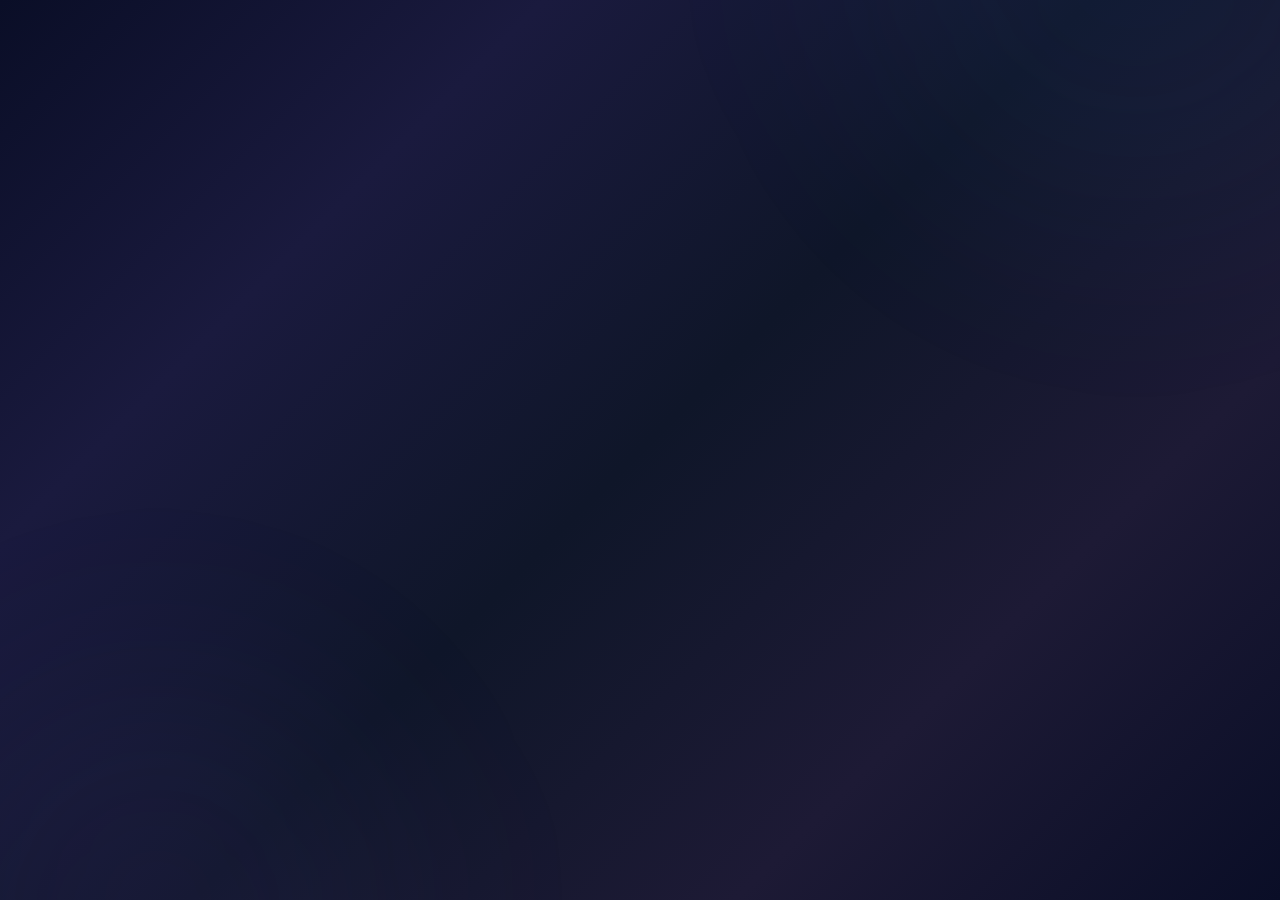
==== index.html @ 8b77491e "Create index.html" ====
<!DOCTYPE html>
<html lang="en">
<head>
    <meta charset="UTF-8">
    <meta name="viewport" content="width=device-width, initial-scale=1.0">
    <title>Volo - Premium Tool Hub</title>
    <link rel="stylesheet" href="https://cdnjs.cloudflare.com/ajax/libs/font-awesome/6.4.0/css/all.min.css">
    <style>
        /* ============================================
           RESET & BASE STYLES
           ============================================ */
        * {
            margin: 0;
            padding: 0;
            box-sizing: border-box;
        }

        html {
            scroll-behavior: smooth;
        }

        body {
            font-family: 'Segoe UI', Tahoma, Geneva, Verdana, sans-serif;
            background: linear-gradient(135deg, #0a0e27 0%, #1a1a3e 25%, #0f1629 50%, #1d1a35 75%, #0a0e27 100%);
            background-attachment: fixed;
            color: #e0e0e0;
            overflow-x: hidden;
            min-height: 100vh;
            position: relative;
        }

        /* Animated Background Elements */
        body::before {
            content: '';
            position: fixed;
            top: -50%;
            right: -20%;
            width: 800px;
            height: 800px;
            background: radial-gradient(circle, rgba(59, 130, 246, 0.08) 0%, transparent 70%);
            border-radius: 50%;
            filter: blur(80px);
            z-index: 0;
            animation: float 20s infinite ease-in-out;
        }

        body::after {
            content: '';
            position: fixed;
            bottom: -40%;
            left: -15%;
            width: 700px;
            height: 700px;
            background: radial-gradient(circle, rgba(139, 92, 246, 0.08) 0%, transparent 70%);
            border-radius: 50%;
            filter: blur(80px);
            z-index: 0;
            animation: float 25s infinite ease-in-out reverse;
        }

        @keyframes float {
            0%, 100% { transform: translate(0, 0); }
            50% { transform: translate(30px, 30px); }
        }

        /* ============================================
           SCROLLBAR STYLING
           ============================================ */
        ::-webkit-scrollbar {
            width: 10px;
        }

        ::-webkit-scrollbar-track {
            background: rgba(255, 255, 255, 0.05);
        }

        ::-webkit-scrollbar-thumb {
            background: rgba(59, 130, 246, 0.4);
            border-radius: 5px;
            transition: all 0.3s ease;
        }

        ::-webkit-scrollbar-thumb:hover {
            background: rgba(59, 130, 246, 0.7);
        }

        /* ============================================
           MAIN CONTAINER
           ============================================ */
        .container {
            position: relative;
            z-index: 1;
            max-width: 1400px;
            margin: 0 auto;
            padding: 0 20px;
        }

        /* ============================================
           NAVBAR
           ============================================ */
        nav {
            background: rgba(10, 14, 39, 0.5);
            backdrop-filter: blur(30px);
            border-bottom: 1px solid rgba(255, 255, 255, 0.08);
            position: sticky;
            top: 0;
            z-index: 100;
            padding: 20px 0;
            box-shadow: 0 8px 32px rgba(0, 0, 0, 0.3);
        }

        .nav-content {
            display: flex;
            justify-content: space-between;
            align-items: center;
            max-width: 1400px;
            margin: 0 auto;
            padding: 0 20px;
        }

        .logo {
            font-size: 28px;
            font-weight: 800;
            background: linear-gradient(135deg, #3b82f6, #8b5cf6, #ec4899);
            -webkit-background-clip: text;
            -webkit-text-fill-color: transparent;
            background-clip: text;
            letter-spacing: -1px;
            display: flex;
            align-items: center;
            gap: 10px;
        }

        .logo i {
            font-size: 32px;
        }

        .nav-links {
            display: flex;
            gap: 40px;
            list-style: none;
        }

        .nav-links a {
            color: #e0e0e0;
            text-decoration: none;
            font-weight: 500;
            font-size: 15px;
            position: relative;
            transition: all 0.3s ease;
        }

        .nav-links a::after {
            content: '';
            position: absolute;
            bottom: -5px;
            left: 0;
            width: 0;
            height: 2px;
            background: linear-gradient(90deg, #3b82f6, #8b5cf6);
            transition: width 0.3s ease;
        }

        .nav-links a:hover::after {
            width: 100%;
        }

        .nav-cta {
            background: linear-gradient(135deg, #3b82f6, #8b5cf6);
            color: white;
            padding: 10px 24px;
            border-radius: 20px;
            text-decoration: none;
            font-weight: 600;
            font-size: 14px;
            transition: all 0.3s ease;
            border: none;
            cursor: pointer;
            box-shadow: 0 4px 15px rgba(59, 130, 246, 0.3);
        }

        .nav-cta:hover {
            transform: translateY(-2px);
            box-shadow: 0 6px 20px rgba(59, 130, 246, 0.5);
        }

        /* ============================================
           HERO SECTION
           ============================================ */
        .hero {
            display: grid;
            grid-template-columns: 1fr 1fr;
            gap: 60px;
            align-items: center;
            padding: 100px 0 60px;
            min-height: 90vh;
        }

        .hero-content h1 {
            font-size: 64px;
            font-weight: 800;
            line-height: 1.2;
            margin-bottom: 24px;
            background: linear-gradient(135deg, #ffffff 0%, #a8dadc 50%, #8b5cf6 100%);
            -webkit-background-clip: text;
            -webkit-text-fill-color: transparent;
            background-clip: text;
            letter-spacing: -1px;
        }

        .hero-content p {
            font-size: 18px;
            color: rgba(224, 224, 224, 0.7);
            margin-bottom: 32px;
            line-height: 1.8;
        }

        .hero-buttons {
            display: flex;
            gap: 16px;
            margin-bottom: 40px;
        }

        .btn {
            padding: 14px 32px;
            border: none;
            border-radius: 12px;
            font-size: 15px;
            font-weight: 600;
            cursor: pointer;
            transition: all 0.3s ease;
            text-decoration: none;
            display: inline-block;
        }

        .btn-primary {
            background: linear-gradient(135deg, #3b82f6, #8b5cf6);
            color: white;
            box-shadow: 0 8px 24px rgba(59, 130, 246, 0.3);
        }

        .btn-primary:hover {
            transform: translateY(-4px);
            box-shadow: 0 12px 32px rgba(59, 130, 246, 0.5);
        }

        .btn-secondary {
            background: rgba(255, 255, 255, 0.08);
            color: #e0e0e0;
            border: 1px solid rgba(255, 255, 255, 0.15);
            backdrop-filter: blur(10px);
        }

        .btn-secondary:hover {
            background: rgba(255, 255, 255, 0.12);
            border-color: rgba(255, 255, 255, 0.25);
        }

        .hero-stats {
            display: grid;
            grid-template-columns: repeat(3, 1fr);
            gap: 20px;
            margin-top: 60px;
        }

        .stat-card {
            background: rgba(255, 255, 255, 0.05);
            backdrop-filter: blur(20px);
            border: 1px solid rgba(255, 255, 255, 0.1);
            padding: 24px;
            border-radius: 16px;
            text-align: center;
            transition: all 0.3s ease;
        }

        .stat-card:hover {
            background: rgba(59, 130, 246, 0.1);
            border-color: rgba(59, 130, 246, 0.3);
            transform: translateY(-4px);
        }

        .stat-number {
            font-size: 32px;
            font-weight: 800;
            color: #3b82f6;
            margin-bottom: 8px;
        }

        .stat-label {
            font-size: 13px;
            color: rgba(224, 224, 224, 0.6);
            text-transform: uppercase;
            letter-spacing: 1px;
        }

        .hero-image {
            position: relative;
            perspective: 1000px;
        }

        .floating-card {
            background: rgba(255, 255, 255, 0.08);
            backdrop-filter: blur(40px);
            border: 1px solid rgba(255, 255, 255, 0.2);
            border-radius: 24px;
            padding: 40px;
            text-align: center;
            animation: float-animation 4s ease-in-out infinite;
        }

        @keyframes float-animation {
            0%, 100% { transform: translateY(0px) rotateZ(-2deg); }
            50% { transform: translateY(-20px) rotateZ(2deg); }
        }

        .floating-card i {
            font-size: 64px;
            background: linear-gradient(135deg, #3b82f6, #8b5cf6, #ec4899);
            -webkit-background-clip: text;
            -webkit-text-fill-color: transparent;
            background-clip: text;
            margin-bottom: 20px;
        }

        .floating-card h3 {
            font-size: 24px;
            margin-bottom: 12px;
        }

        .floating-card p {
            font-size: 14px;
            color: rgba(224, 224, 224, 0.6);
        }

        /* ============================================
           SLIDER SECTION
           ============================================ */
        .slider-section {
            margin: 120px 0;
        }

        .section-title {
            font-size: 48px;
            font-weight: 800;
            margin-bottom: 16px;
            color: #ffffff;
        }

        .section-subtitle {
            font-size: 18px;
            color: rgba(224, 224, 224, 0.6);
            margin-bottom: 60px;
        }

        .slider-container {
            position: relative;
            overflow: hidden;
        }

        .slider-wrapper {
            display: flex;
            gap: 20px;
            overflow-x: auto;
            padding: 20px 0;
            scroll-behavior: smooth;
            scrollbar-width: none;
        }

        .slider-wrapper::-webkit-scrollbar {
            display: none;
        }

        .slider-card {
            flex: 0 0 calc(33.333% - 14px);
            background: rgba(255, 255, 255, 0.06);
            backdrop-filter: blur(30px);
            border: 1px solid rgba(255, 255, 255, 0.12);
            border-radius: 20px;
            padding: 32px;
            transition: all 0.4s cubic-bezier(0.23, 1, 0.320, 1);
            cursor: pointer;
            position: relative;
            overflow: hidden;
            height: 320px;
            display: flex;
            flex-direction: column;
        }

        .slider-card::before {
            content: '';
            position: absolute;
            top: -50%;
            right: -50%;
            width: 200px;
            height: 200px;
            background: radial-gradient(circle, rgba(59, 130, 246, 0.2) 0%, transparent 70%);
            border-radius: 50%;
            filter: blur(40px);
            transition: all 0.3s ease;
        }

        .slider-card:hover::before {
            top: -20%;
            right: -20%;
        }

        .slider-card:hover {
            background: rgba(255, 255, 255, 0.1);
            border-color: rgba(59, 130, 246, 0.3);
            transform: translateY(-8px);
            box-shadow: 0 12px 48px rgba(59, 130, 246, 0.2);
        }

        .card-icon {
            font-size: 48px;
            margin-bottom: 16px;
            height: 60px;
            display: flex;
            align-items: center;
        }

        .card-icon i {
            background: linear-gradient(135deg, #3b82f6, #8b5cf6);
            -webkit-background-clip: text;
            -webkit-text-fill-color: transparent;
            background-clip: text;
        }

        .card-title {
            font-size: 20px;
            font-weight: 700;
            margin-bottom: 12px;
            color: #ffffff;
            position: relative;
            z-index: 1;
        }

        .card-description {
            font-size: 14px;
            color: rgba(224, 224, 224, 0.6);
            line-height: 1.6;
            margin-bottom: auto;
            position: relative;
            z-index: 1;
        }

        .card-footer {
            margin-top: 20px;
            display: flex;
            justify-content: space-between;
            align-items: center;
            position: relative;
            z-index: 1;
        }

        .card-badge {
            background: rgba(59, 130, 246, 0.2);
            color: #3b82f6;
            padding: 6px 12px;
            border-radius: 20px;
            font-size: 12px;
            font-weight: 600;
            text-transform: uppercase;
            letter-spacing: 0.5px;
        }

        .card-arrow {
            width: 32px;
            height: 32px;
            background: rgba(59, 130, 246, 0.2);
            border: 1px solid rgba(59, 130, 246, 0.3);
            border-radius: 8px;
            display: flex;
            align-items: center;
            justify-content: center;
            color: #3b82f6;
            transition: all 0.3s ease;
        }

        .slider-card:hover .card-arrow {
            background: rgba(59, 130, 246, 0.3);
            transform: translateX(4px);
        }

        .slider-controls {
            display: flex;
            gap: 12px;
            margin-top: 40px;
            justify-content: center;
        }

        .slider-btn {
            width: 48px;
            height: 48px;
            border: 1px solid rgba(255, 255, 255, 0.2);
            background: rgba(255, 255, 255, 0.05);
            border-radius: 12px;
            color: #e0e0e0;
            cursor: pointer;
            transition: all 0.3s ease;
            display: flex;
            align-items: center;
            justify-content: center;
            font-size: 18px;
        }

        .slider-btn:hover {
            background: rgba(59, 130, 246, 0.2);
            border-color: rgba(59, 130, 246, 0.4);
            color: #3b82f6;
        }

        .slider-btn:active {
            transform: scale(0.95);
        }

        /* ============================================
           FEATURES GRID
           ============================================ */
        .features-grid {
            display: grid;
            grid-template-columns: repeat(auto-fit, minmax(280px, 1fr));
            gap: 24px;
            margin: 80px 0;
        }

        .feature-card {
            background: rgba(255, 255, 255, 0.05);
            backdrop-filter: blur(25px);
            border: 1px solid rgba(255, 255, 255, 0.1);
            border-radius: 16px;
            padding: 32px;
            transition: all 0.3s ease;
            text-align: center;
        }

        .feature-card:hover {
            background: rgba(255, 255, 255, 0.08);
            border-color: rgba(255, 255, 255, 0.2);
            transform: translateY(-8px);
        }

        .feature-icon {
            font-size: 40px;
            margin-bottom: 16px;
            height: 50px;
            display: flex;
            align-items: center;
            justify-content: center;
        }

        .feature-icon i {
            background: linear-gradient(135deg, #3b82f6, #8b5cf6);
            -webkit-background-clip: text;
            -webkit-text-fill-color: transparent;
            background-clip: text;
        }

        .feature-card h3 {
            font-size: 18px;
            font-weight: 700;
            margin-bottom: 12px;
            color: #ffffff;
        }

        .feature-card p {
            font-size: 14px;
            color: rgba(224, 224, 224, 0.6);
            line-height: 1.6;
        }

        /* ============================================
           TESTIMONIALS SECTION
           ============================================ */
        .testimonials {
            margin: 120px 0;
        }

        .testimonial-grid {
            display: grid;
            grid-template-columns: repeat(auto-fit, minmax(320px, 1fr));
            gap: 24px;
        }

        .testimonial-card {
            background: rgba(255, 255, 255, 0.06);
            backdrop-filter: blur(30px);
            border: 1px solid rgba(255, 255, 255, 0.12);
            border-radius: 20px;
            padding: 32px;
            transition: all 0.3s ease;
        }

        .testimonial-card:hover {
            background: rgba(255, 255, 255, 0.1);
            border-color: rgba(59, 130, 246, 0.3);
            transform: translateY(-6px);
        }

        .testimonial-stars {
            color: #fbbf24;
            margin-bottom: 16px;
            font-size: 14px;
            letter-spacing: 2px;
        }

        .testimonial-text {
            font-size: 15px;
            color: rgba(224, 224, 224, 0.7);
            margin-bottom: 24px;
            line-height: 1.8;
            font-style: italic;
        }

        .testimonial-author {
            display: flex;
            align-items: center;
            gap: 12px;
        }

        .author-avatar {
            width: 44px;
            height: 44px;
            border-radius: 50%;
            background: linear-gradient(135deg, #3b82f6, #8b5cf6);
            display: flex;
            align-items: center;
            justify-content: center;
            color: white;
            font-weight: 700;
            font-size: 18px;
        }

        .author-info h4 {
            font-size: 15px;
            font-weight: 700;
            color: #ffffff;
            margin-bottom: 2px;
        }

        .author-info p {
            font-size: 13px;
            color: rgba(224, 224, 224, 0.5);
        }

        /* ============================================
           CTA SECTION
           ============================================ */
        .cta-section {
            background: linear-gradient(135deg, rgba(59, 130, 246, 0.1), rgba(139, 92, 246, 0.1));
            backdrop-filter: blur(30px);
            border: 1px solid rgba(255, 255, 255, 0.1);
            border-radius: 24px;
            padding: 80px 40px;
            text-align: center;
            margin: 120px 0;
        }

        .cta-title {
            font-size: 44px;
            font-weight: 800;
            color: #ffffff;
            margin-bottom: 20px;
        }

        .cta-text {
            font-size: 18px;
            color: rgba(224, 224, 224, 0.7);
            margin-bottom: 40px;
            max-width: 500px;
            margin-left: auto;
            margin-right: auto;
        }

        .cta-buttons {
            display: flex;
            gap: 16px;
            justify-content: center;
            flex-wrap: wrap;
        }

        /* ============================================
           FOOTER
           ============================================ */
        footer {
            background: rgba(10, 14, 39, 0.4);
            backdrop-filter: blur(30px);
            border-top: 1px solid rgba(255, 255, 255, 0.08);
            padding: 60px 0 20px;
            margin-top: 120px;
        }

        .footer-content {
            display: grid;
            grid-template-columns: repeat(auto-fit, minmax(200px, 1fr));
            gap: 40px;
            margin-bottom: 40px;
        }

        .footer-section h4 {
            font-size: 16px;
            font-weight: 700;
            color: #ffffff;
            margin-bottom: 16px;
        }

        .footer-section a {
            display: block;
            color: rgba(224, 224, 224, 0.6);
            text-decoration: none;
            font-size: 14px;
            margin-botto
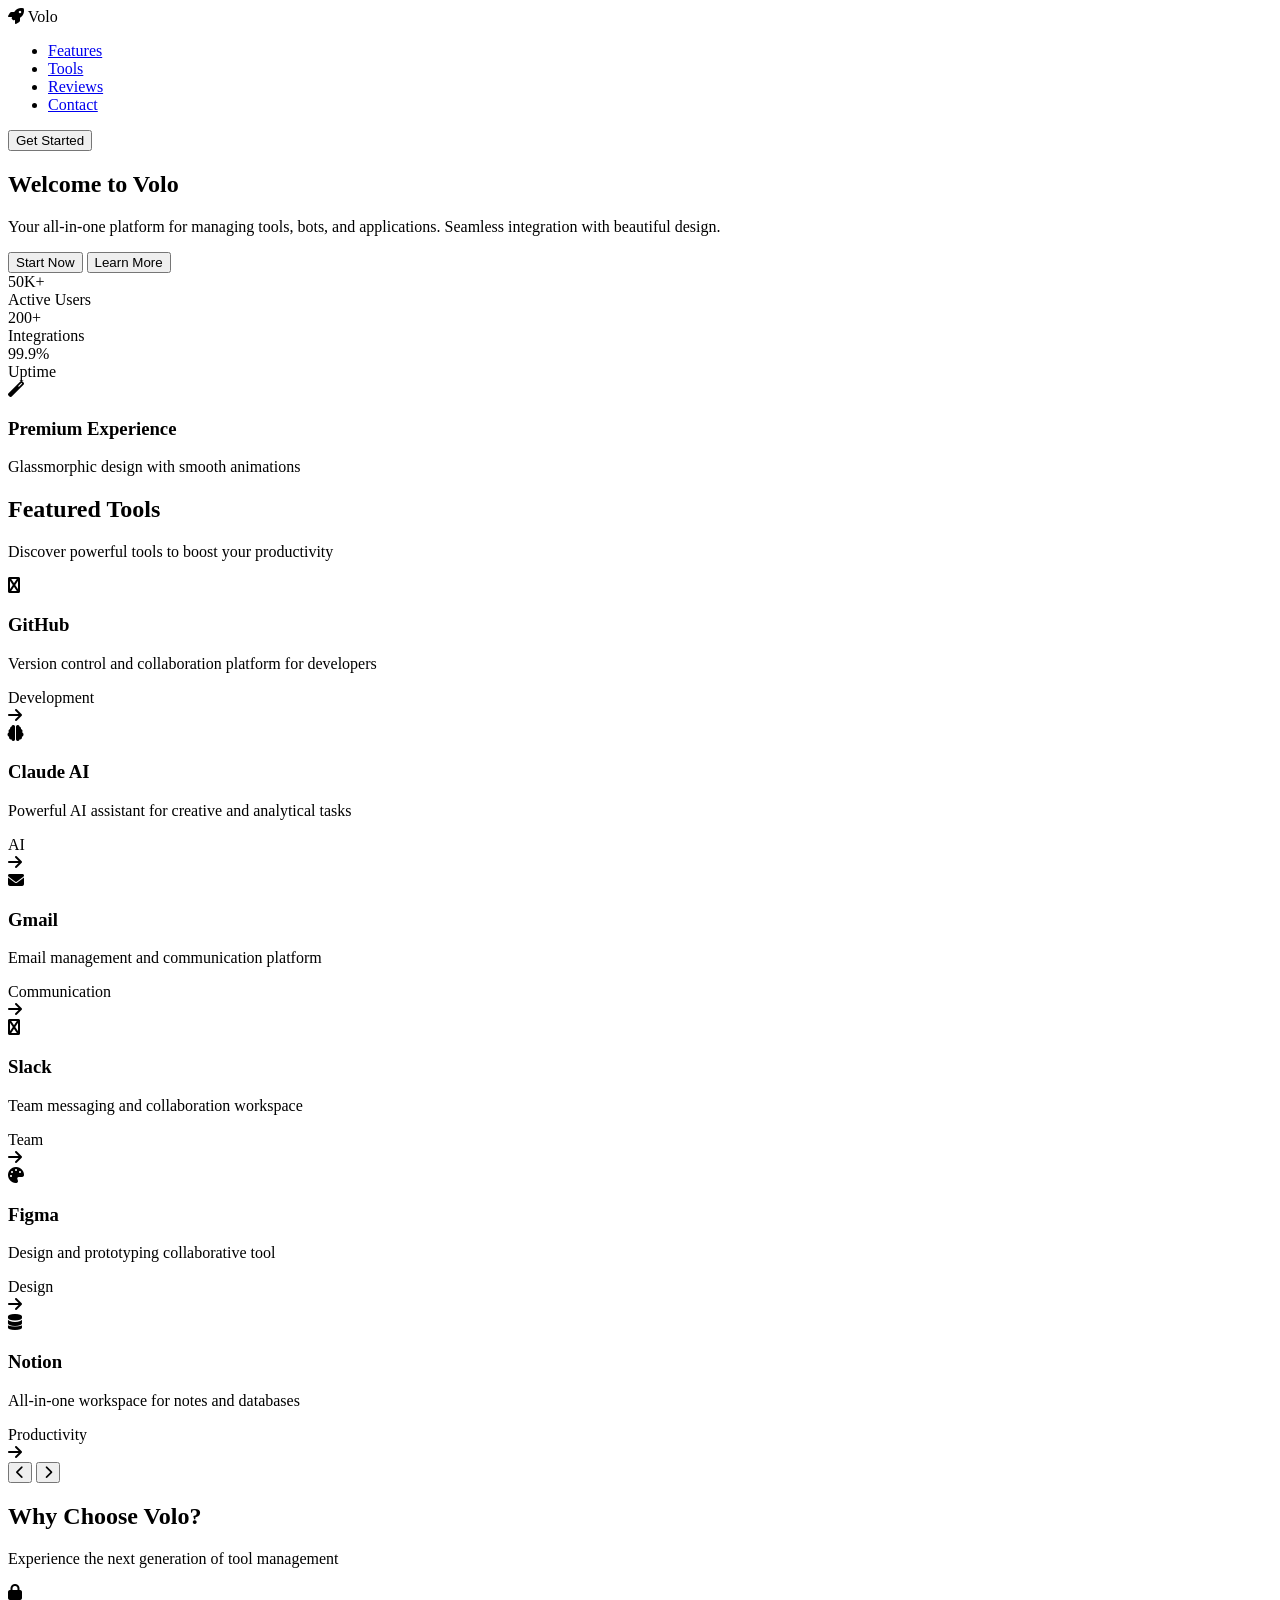
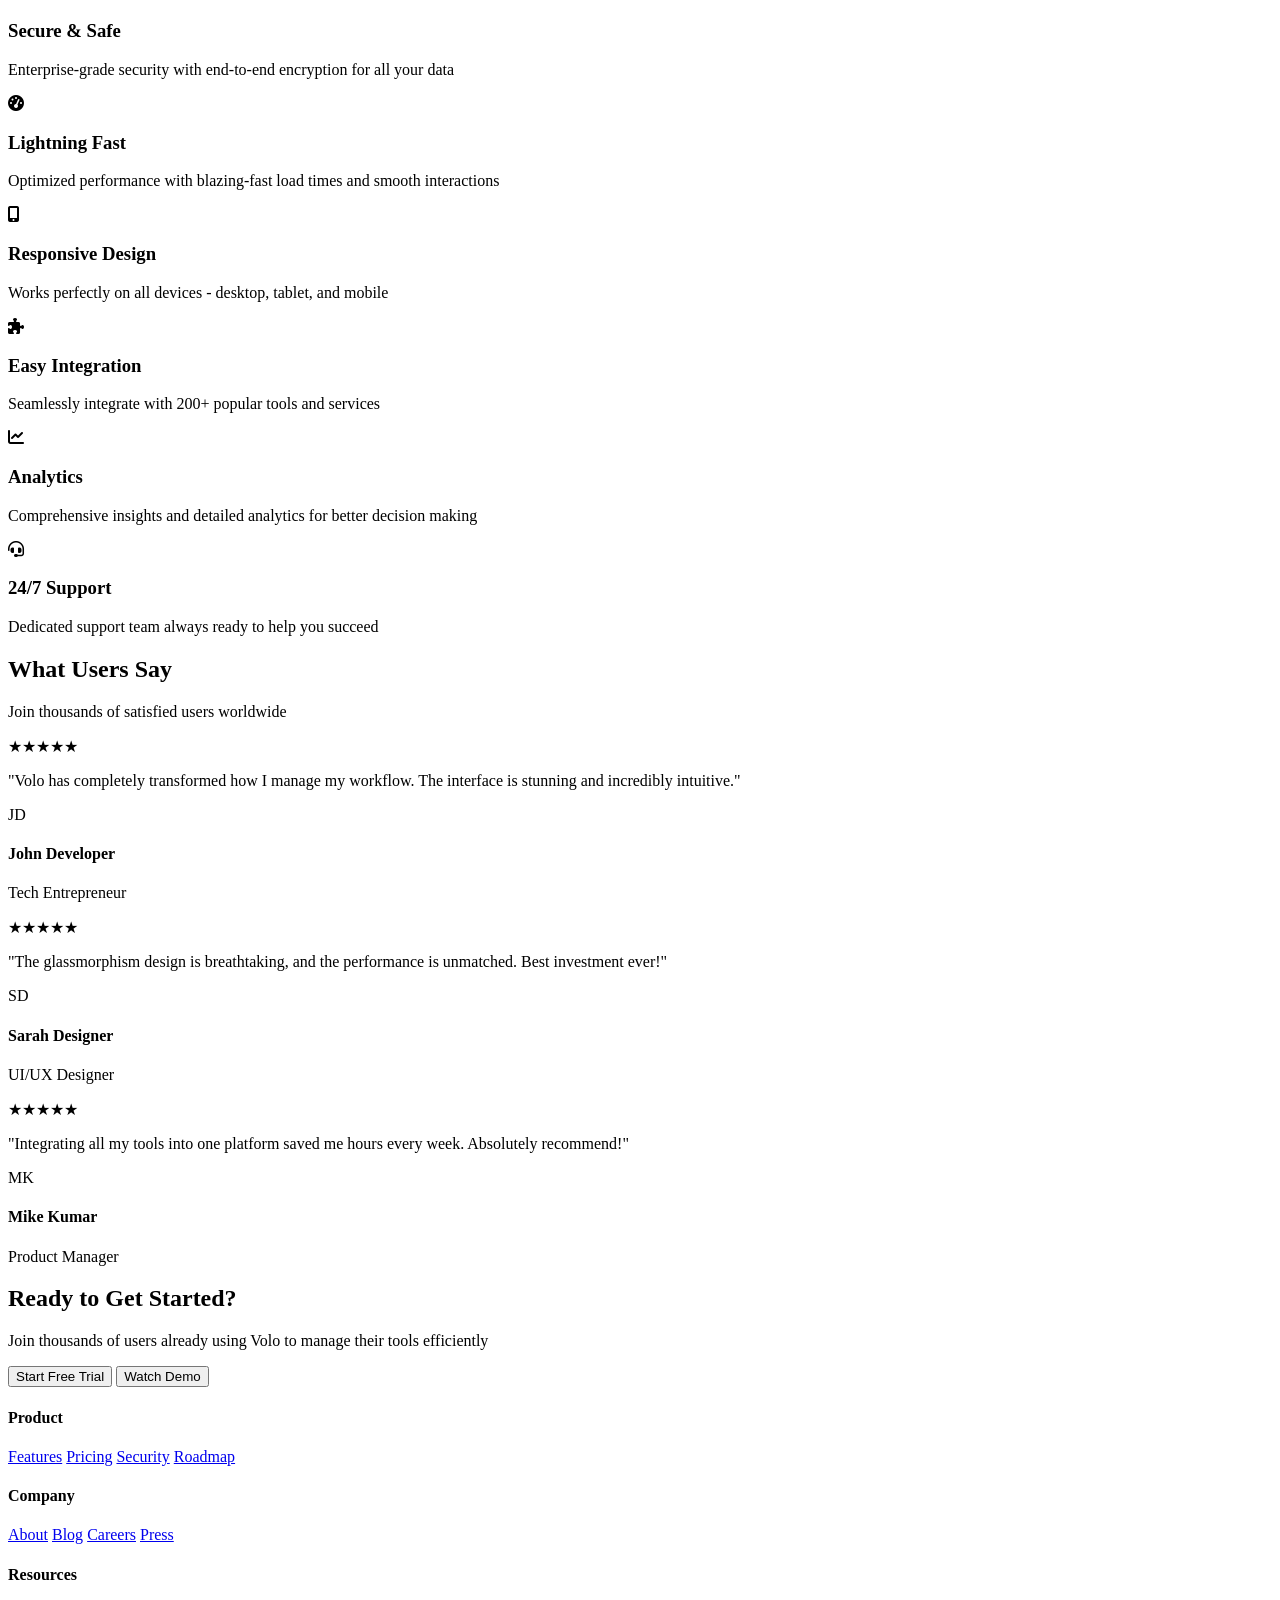
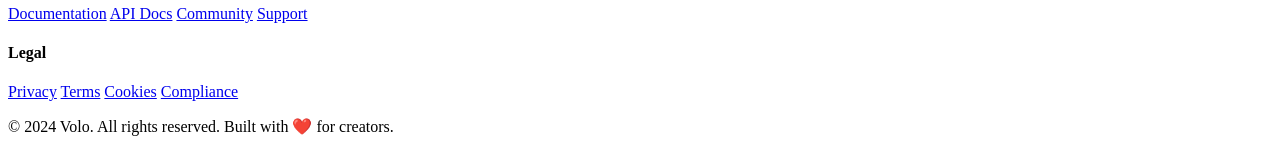
==== commit c1bf545e: "Update index.html" ====
--- a/index.html
+++ b/index.html
@@ -5,708 +5,280 @@
     <meta name="viewport" content="width=device-width, initial-scale=1.0">
     <title>Volo - Premium Tool Hub</title>
     <link rel="stylesheet" href="https://cdnjs.cloudflare.com/ajax/libs/font-awesome/6.4.0/css/all.min.css">
-    <style>
-        /* ============================================
-           RESET & BASE STYLES
-           ============================================ */
-        * {
-            margin: 0;
-            padding: 0;
-            box-sizing: border-box;
-        }
-
-        html {
-            scroll-behavior: smooth;
-        }
-
-        body {
-            font-family: 'Segoe UI', Tahoma, Geneva, Verdana, sans-serif;
-            background: linear-gradient(135deg, #0a0e27 0%, #1a1a3e 25%, #0f1629 50%, #1d1a35 75%, #0a0e27 100%);
-            background-attachment: fixed;
-            color: #e0e0e0;
-            overflow-x: hidden;
-            min-height: 100vh;
-            position: relative;
-        }
-
-        /* Animated Background Elements */
-        body::before {
-            content: '';
-            position: fixed;
-            top: -50%;
-            right: -20%;
-            width: 800px;
-            height: 800px;
-            background: radial-gradient(circle, rgba(59, 130, 246, 0.08) 0%, transparent 70%);
-            border-radius: 50%;
-            filter: blur(80px);
-            z-index: 0;
-            animation: float 20s infinite ease-in-out;
-        }
-
-        body::after {
-            content: '';
-            position: fixed;
-            bottom: -40%;
-            left: -15%;
-            width: 700px;
-            height: 700px;
-            background: radial-gradient(circle, rgba(139, 92, 246, 0.08) 0%, transparent 70%);
-            border-radius: 50%;
-            filter: blur(80px);
-            z-index: 0;
-            animation: float 25s infinite ease-in-out reverse;
-        }
-
-        @keyframes float {
-            0%, 100% { transform: translate(0, 0); }
-            50% { transform: translate(30px, 30px); }
-        }
-
-        /* ============================================
-           SCROLLBAR STYLING
-           ============================================ */
-        ::-webkit-scrollbar {
-            width: 10px;
-        }
-
-        ::-webkit-scrollbar-track {
-            background: rgba(255, 255, 255, 0.05);
-        }
-
-        ::-webkit-scrollbar-thumb {
-            background: rgba(59, 130, 246, 0.4);
-            border-radius: 5px;
-            transition: all 0.3s ease;
-        }
-
-        ::-webkit-scrollbar-thumb:hover {
-            background: rgba(59, 130, 246, 0.7);
-        }
-
-        /* ============================================
-           MAIN CONTAINER
-           ============================================ */
-        .container {
-            position: relative;
-            z-index: 1;
-            max-width: 1400px;
-            margin: 0 auto;
-            padding: 0 20px;
-        }
-
-        /* ============================================
-           NAVBAR
-           ============================================ */
-        nav {
-            background: rgba(10, 14, 39, 0.5);
-            backdrop-filter: blur(30px);
-            border-bottom: 1px solid rgba(255, 255, 255, 0.08);
-            position: sticky;
-            top: 0;
-            z-index: 100;
-            padding: 20px 0;
-            box-shadow: 0 8px 32px rgba(0, 0, 0, 0.3);
-        }
-
-        .nav-content {
-            display: flex;
-            justify-content: space-between;
-            align-items: center;
-            max-width: 1400px;
-            margin: 0 auto;
-            padding: 0 20px;
-        }
-
-        .logo {
-            font-size: 28px;
-            font-weight: 800;
-            background: linear-gradient(135deg, #3b82f6, #8b5cf6, #ec4899);
-            -webkit-background-clip: text;
-            -webkit-text-fill-color: transparent;
-            background-clip: text;
-            letter-spacing: -1px;
-            display: flex;
-            align-items: center;
-            gap: 10px;
-        }
-
-        .logo i {
-            font-size: 32px;
-        }
-
-        .nav-links {
-            display: flex;
-            gap: 40px;
-            list-style: none;
-        }
-
-        .nav-links a {
-            color: #e0e0e0;
-            text-decoration: none;
-            font-weight: 500;
-            font-size: 15px;
-            position: relative;
-            transition: all 0.3s ease;
-        }
-
-        .nav-links a::after {
-            content: '';
-            position: absolute;
-            bottom: -5px;
-            left: 0;
-            width: 0;
-            height: 2px;
-            background: linear-gradient(90deg, #3b82f6, #8b5cf6);
-            transition: width 0.3s ease;
-        }
-
-        .nav-links a:hover::after {
-            width: 100%;
-        }
-
-        .nav-cta {
-            background: linear-gradient(135deg, #3b82f6, #8b5cf6);
-            color: white;
-            padding: 10px 24px;
-            border-radius: 20px;
-            text-decoration: none;
-            font-weight: 600;
-            font-size: 14px;
-            transition: all 0.3s ease;
-            border: none;
-            cursor: pointer;
-            box-shadow: 0 4px 15px rgba(59, 130, 246, 0.3);
-        }
-
-        .nav-cta:hover {
-            transform: translateY(-2px);
-            box-shadow: 0 6px 20px rgba(59, 130, 246, 0.5);
-        }
-
-        /* ============================================
-           HERO SECTION
-           ============================================ */
-        .hero {
-            display: grid;
-            grid-template-columns: 1fr 1fr;
-            gap: 60px;
-            align-items: center;
-            padding: 100px 0 60px;
-            min-height: 90vh;
-        }
-
-        .hero-content h1 {
-            font-size: 64px;
-            font-weight: 800;
-            line-height: 1.2;
-            margin-bottom: 24px;
-            background: linear-gradient(135deg, #ffffff 0%, #a8dadc 50%, #8b5cf6 100%);
-            -webkit-background-clip: text;
-            -webkit-text-fill-color: transparent;
-            background-clip: text;
-            letter-spacing: -1px;
-        }
-
-        .hero-content p {
-            font-size: 18px;
-            color: rgba(224, 224, 224, 0.7);
-            margin-bottom: 32px;
-            line-height: 1.8;
-        }
-
-        .hero-buttons {
-            display: flex;
-            gap: 16px;
-            margin-bottom: 40px;
-        }
-
-        .btn {
-            padding: 14px 32px;
-            border: none;
-            border-radius: 12px;
-            font-size: 15px;
-            font-weight: 600;
-            cursor: pointer;
-            transition: all 0.3s ease;
-            text-decoration: none;
-            display: inline-block;
-        }
-
-        .btn-primary {
-            background: linear-gradient(135deg, #3b82f6, #8b5cf6);
-            color: white;
-            box-shadow: 0 8px 24px rgba(59, 130, 246, 0.3);
-        }
-
-        .btn-primary:hover {
-            transform: translateY(-4px);
-            box-shadow: 0 12px 32px rgba(59, 130, 246, 0.5);
-        }
-
-        .btn-secondary {
-            background: rgba(255, 255, 255, 0.08);
-            color: #e0e0e0;
-            border: 1px solid rgba(255, 255, 255, 0.15);
-            backdrop-filter: blur(10px);
-        }
-
-        .btn-secondary:hover {
-            background: rgba(255, 255, 255, 0.12);
-            border-color: rgba(255, 255, 255, 0.25);
-        }
-
-        .hero-stats {
-            display: grid;
-            grid-template-columns: repeat(3, 1fr);
-            gap: 20px;
-            margin-top: 60px;
-        }
-
-        .stat-card {
-            background: rgba(255, 255, 255, 0.05);
-            backdrop-filter: blur(20px);
-            border: 1px solid rgba(255, 255, 255, 0.1);
-            padding: 24px;
-            border-radius: 16px;
-            text-align: center;
-            transition: all 0.3s ease;
-        }
-
-        .stat-card:hover {
-            background: rgba(59, 130, 246, 0.1);
-            border-color: rgba(59, 130, 246, 0.3);
-            transform: translateY(-4px);
-        }
-
-        .stat-number {
-            font-size: 32px;
-            font-weight: 800;
-            color: #3b82f6;
-            margin-bottom: 8px;
-        }
-
-        .stat-label {
-            font-size: 13px;
-            color: rgba(224, 224, 224, 0.6);
-            text-transform: uppercase;
-            letter-spacing: 1px;
-        }
-
-        .hero-image {
-            position: relative;
-            perspective: 1000px;
-        }
-
-        .floating-card {
-            background: rgba(255, 255, 255, 0.08);
-            backdrop-filter: blur(40px);
-            border: 1px solid rgba(255, 255, 255, 0.2);
-            border-radius: 24px;
-            padding: 40px;
-            text-align: center;
-            animation: float-animation 4s ease-in-out infinite;
-        }
-
-        @keyframes float-animation {
-            0%, 100% { transform: translateY(0px) rotateZ(-2deg); }
-            50% { transform: translateY(-20px) rotateZ(2deg); }
-        }
-
-        .floating-card i {
-            font-size: 64px;
-            background: linear-gradient(135deg, #3b82f6, #8b5cf6, #ec4899);
-            -webkit-background-clip: text;
-            -webkit-text-fill-color: transparent;
-            background-clip: text;
-            margin-bottom: 20px;
-        }
-
-        .floating-card h3 {
-            font-size: 24px;
-            margin-bottom: 12px;
-        }
-
-        .floating-card p {
-            font-size: 14px;
-            color: rgba(224, 224, 224, 0.6);
-        }
-
-        /* ============================================
-           SLIDER SECTION
-           ============================================ */
-        .slider-section {
-            margin: 120px 0;
-        }
-
-        .section-title {
-            font-size: 48px;
-            font-weight: 800;
-            margin-bottom: 16px;
-            color: #ffffff;
-        }
-
-        .section-subtitle {
-            font-size: 18px;
-            color: rgba(224, 224, 224, 0.6);
-            margin-bottom: 60px;
-        }
-
-        .slider-container {
-            position: relative;
-            overflow: hidden;
-        }
-
-        .slider-wrapper {
-            display: flex;
-            gap: 20px;
-            overflow-x: auto;
-            padding: 20px 0;
-            scroll-behavior: smooth;
-            scrollbar-width: none;
-        }
-
-        .slider-wrapper::-webkit-scrollbar {
-            display: none;
-        }
-
-        .slider-card {
-            flex: 0 0 calc(33.333% - 14px);
-            background: rgba(255, 255, 255, 0.06);
-            backdrop-filter: blur(30px);
-            border: 1px solid rgba(255, 255, 255, 0.12);
-            border-radius: 20px;
-            padding: 32px;
-            transition: all 0.4s cubic-bezier(0.23, 1, 0.320, 1);
-            cursor: pointer;
-            position: relative;
-            overflow: hidden;
-            height: 320px;
-            display: flex;
-            flex-direction: column;
-        }
-
-        .slider-card::before {
-            content: '';
-            position: absolute;
-            top: -50%;
-            right: -50%;
-            width: 200px;
-            height: 200px;
-            background: radial-gradient(circle, rgba(59, 130, 246, 0.2) 0%, transparent 70%);
-            border-radius: 50%;
-            filter: blur(40px);
-            transition: all 0.3s ease;
-        }
-
-        .slider-card:hover::before {
-            top: -20%;
-            right: -20%;
-        }
-
-        .slider-card:hover {
-            background: rgba(255, 255, 255, 0.1);
-            border-color: rgba(59, 130, 246, 0.3);
-            transform: translateY(-8px);
-            box-shadow: 0 12px 48px rgba(59, 130, 246, 0.2);
-        }
-
-        .card-icon {
-            font-size: 48px;
-            margin-bottom: 16px;
-            height: 60px;
-            display: flex;
-            align-items: center;
-        }
-
-        .card-icon i {
-            background: linear-gradient(135deg, #3b82f6, #8b5cf6);
-            -webkit-background-clip: text;
-            -webkit-text-fill-color: transparent;
-            background-clip: text;
-        }
-
-        .card-title {
-            font-size: 20px;
-            font-weight: 700;
-            margin-bottom: 12px;
-            color: #ffffff;
-            position: relative;
-            z-index: 1;
-        }
-
-        .card-description {
-            font-size: 14px;
-            color: rgba(224, 224, 224, 0.6);
-            line-height: 1.6;
-            margin-bottom: auto;
-            position: relative;
-            z-index: 1;
-        }
-
-        .card-footer {
-            margin-top: 20px;
-            display: flex;
-            justify-content: space-between;
-            align-items: center;
-            position: relative;
-            z-index: 1;
-        }
-
-        .card-badge {
-            background: rgba(59, 130, 246, 0.2);
-            color: #3b82f6;
-            padding: 6px 12px;
-            border-radius: 20px;
-            font-size: 12px;
-            font-weight: 600;
-            text-transform: uppercase;
-            letter-spacing: 0.5px;
-        }
-
-        .card-arrow {
-            width: 32px;
-            height: 32px;
-            background: rgba(59, 130, 246, 0.2);
-            border: 1px solid rgba(59, 130, 246, 0.3);
-            border-radius: 8px;
-            display: flex;
-            align-items: center;
-            justify-content: center;
-            color: #3b82f6;
-            transition: all 0.3s ease;
-        }
-
-        .slider-card:hover .card-arrow {
-            background: rgba(59, 130, 246, 0.3);
-            transform: translateX(4px);
-        }
-
-        .slider-controls {
-            display: flex;
-            gap: 12px;
-            margin-top: 40px;
-            justify-content: center;
-        }
-
-        .slider-btn {
-            width: 48px;
-            height: 48px;
-            border: 1px solid rgba(255, 255, 255, 0.2);
-            background: rgba(255, 255, 255, 0.05);
-            border-radius: 12px;
-            color: #e0e0e0;
-            cursor: pointer;
-            transition: all 0.3s ease;
-            display: flex;
-            align-items: center;
-            justify-content: center;
-            font-size: 18px;
-        }
-
-        .slider-btn:hover {
-            background: rgba(59, 130, 246, 0.2);
-            border-color: rgba(59, 130, 246, 0.4);
-            color: #3b82f6;
-        }
-
-        .slider-btn:active {
-            transform: scale(0.95);
-        }
-
-        /* ============================================
-           FEATURES GRID
-           ============================================ */
-        .features-grid {
-            display: grid;
-            grid-template-columns: repeat(auto-fit, minmax(280px, 1fr));
-            gap: 24px;
-            margin: 80px 0;
-        }
-
-        .feature-card {
-            background: rgba(255, 255, 255, 0.05);
-            backdrop-filter: blur(25px);
-            border: 1px solid rgba(255, 255, 255, 0.1);
-            border-radius: 16px;
-            padding: 32px;
-            transition: all 0.3s ease;
-            text-align: center;
-        }
-
-        .feature-card:hover {
-            background: rgba(255, 255, 255, 0.08);
-            border-color: rgba(255, 255, 255, 0.2);
-            transform: translateY(-8px);
-        }
-
-        .feature-icon {
-            font-size: 40px;
-            margin-bottom: 16px;
-            height: 50px;
-            display: flex;
-            align-items: center;
-            justify-content: center;
-        }
-
-        .feature-icon i {
-            background: linear-gradient(135deg, #3b82f6, #8b5cf6);
-            -webkit-background-clip: text;
-            -webkit-text-fill-color: transparent;
-            background-clip: text;
-        }
-
-        .feature-card h3 {
-            font-size: 18px;
-            font-weight: 700;
-            margin-bottom: 12px;
-            color: #ffffff;
-        }
-
-        .feature-card p {
-            font-size: 14px;
-            color: rgba(224, 224, 224, 0.6);
-            line-height: 1.6;
-        }
-
-        /* ============================================
-           TESTIMONIALS SECTION
-           ============================================ */
-        .testimonials {
-            margin: 120px 0;
-        }
-
-        .testimonial-grid {
-            display: grid;
-            grid-template-columns: repeat(auto-fit, minmax(320px, 1fr));
-            gap: 24px;
-        }
-
-        .testimonial-card {
-            background: rgba(255, 255, 255, 0.06);
-            backdrop-filter: blur(30px);
-            border: 1px solid rgba(255, 255, 255, 0.12);
-            border-radius: 20px;
-            padding: 32px;
-            transition: all 0.3s ease;
-        }
-
-        .testimonial-card:hover {
-            background: rgba(255, 255, 255, 0.1);
-            border-color: rgba(59, 130, 246, 0.3);
-            transform: translateY(-6px);
-        }
-
-        .testimonial-stars {
-            color: #fbbf24;
-            margin-bottom: 16px;
-            font-size: 14px;
-            letter-spacing: 2px;
-        }
-
-        .testimonial-text {
-            font-size: 15px;
-            color: rgba(224, 224, 224, 0.7);
-            margin-bottom: 24px;
-            line-height: 1.8;
-            font-style: italic;
-        }
-
-        .testimonial-author {
-            display: flex;
-            align-items: center;
-            gap: 12px;
-        }
-
-        .author-avatar {
-            width: 44px;
-            height: 44px;
-            border-radius: 50%;
-            background: linear-gradient(135deg, #3b82f6, #8b5cf6);
-            display: flex;
-            align-items: center;
-            justify-content: center;
-            color: white;
-            font-weight: 700;
-            font-size: 18px;
-        }
-
-        .author-info h4 {
-            font-size: 15px;
-            font-weight: 700;
-            color: #ffffff;
-            margin-bottom: 2px;
-        }
-
-        .author-info p {
-            font-size: 13px;
-            color: rgba(224, 224, 224, 0.5);
-        }
-
-        /* ============================================
-           CTA SECTION
-           ============================================ */
-        .cta-section {
-            background: linear-gradient(135deg, rgba(59, 130, 246, 0.1), rgba(139, 92, 246, 0.1));
-            backdrop-filter: blur(30px);
-            border: 1px solid rgba(255, 255, 255, 0.1);
-            border-radius: 24px;
-            padding: 80px 40px;
-            text-align: center;
-            margin: 120px 0;
-        }
-
-        .cta-title {
-            font-size: 44px;
-            font-weight: 800;
-            color: #ffffff;
-            margin-bottom: 20px;
-        }
-
-        .cta-text {
-            font-size: 18px;
-            color: rgba(224, 224, 224, 0.7);
-            margin-bottom: 40px;
-            max-width: 500px;
-            margin-left: auto;
-            margin-right: auto;
-        }
-
-        .cta-buttons {
-            display: flex;
-            gap: 16px;
-            justify-content: center;
-            flex-wrap: wrap;
-        }
-
-        /* ============================================
-           FOOTER
-           ============================================ */
-        footer {
-            background: rgba(10, 14, 39, 0.4);
-            backdrop-filter: blur(30px);
-            border-top: 1px solid rgba(255, 255, 255, 0.08);
-            padding: 60px 0 20px;
-            margin-top: 120px;
-        }
-
-        .footer-content {
-            display: grid;
-            grid-template-columns: repeat(auto-fit, minmax(200px, 1fr));
-            gap: 40px;
-            margin-bottom: 40px;
-        }
-
-        .footer-section h4 {
-            font-size: 16px;
-            font-weight: 700;
-            color: #ffffff;
-            margin-bottom: 16px;
-        }
-
-        .footer-section a {
-            display: block;
-            color: rgba(224, 224, 224, 0.6);
-            text-decoration: none;
-            font-size: 14px;
-            margin-botto
+    <link rel="stylesheet" href="styles.css">
+</head>
+<body>
+    <!-- Navigation -->
+    <nav>
+        <div class="nav-content">
+            <div class="logo">
+                <i class="fas fa-rocket"></i>
+                Volo
+            </div>
+            <ul class="nav-links">
+                <li><a href="#features">Features</a></li>
+                <li><a href="#tools">Tools</a></li>
+                <li><a href="#testimonials">Reviews</a></li>
+                <li><a href="#footer">Contact</a></li>
+            </ul>
+            <button class="nav-cta">Get Started</button>
+        </div>
+    </nav>
+
+    <!-- Hero Section -->
+    <div class="container">
+        <section class="hero">
+            <div class="hero-content">
+                <h1>Welcome to Volo</h1>
+                <p>Your all-in-one platform for managing tools, bots, and applications. Seamless integration with beautiful design.</p>
+                
+                <div class="hero-buttons">
+                    <button class="btn btn-primary">Start Now</button>
+                    <button class="btn btn-secondary">Learn More</button>
+                </div>
+
+                <div class="hero-stats">
+                    <div class="stat-card">
+                        <div class="stat-number">50K+</div>
+                        <div class="stat-label">Active Users</div>
+                    </div>
+                    <div class="stat-card">
+                        <div class="stat-number">200+</div>
+                        <div class="stat-label">Integrations</div>
+                    </div>
+                    <div class="stat-card">
+                        <div class="stat-number">99.9%</div>
+                        <div class="stat-label">Uptime</div>
+                    </div>
+                </div>
+            </div>
+
+            <div class="hero-image">
+                <div class="floating-card">
+                    <i class="fas fa-magic"></i>
+                    <h3>Premium Experience</h3>
+                    <p>Glassmorphic design with smooth animations</p>
+                </div>
+            </div>
+        </section>
+
+        <!-- Tools Slider Section -->
+        <section class="slider-section">
+            <h2 class="section-title">Featured Tools</h2>
+            <p class="section-subtitle">Discover powerful tools to boost your productivity</p>
+
+            <div class="slider-container">
+                <div class="slider-wrapper" id="toolsSlider">
+                    <div class="slider-card">
+                        <div class="card-icon"><i class="fas fa-github"></i></div>
+                        <h3 class="card-title">GitHub</h3>
+                        <p class="card-description">Version control and collaboration platform for developers</p>
+                        <div class="card-footer">
+                            <span class="card-badge">Development</span>
+                            <div class="card-arrow"><i class="fas fa-arrow-right"></i></div>
+                        </div>
+                    </div>
+
+                    <div class="slider-card">
+                        <div class="card-icon"><i class="fas fa-brain"></i></div>
+                        <h3 class="card-title">Claude AI</h3>
+                        <p class="card-description">Powerful AI assistant for creative and analytical tasks</p>
+                        <div class="card-footer">
+                            <span class="card-badge">AI</span>
+                            <div class="card-arrow"><i class="fas fa-arrow-right"></i></div>
+                        </div>
+                    </div>
+
+                    <div class="slider-card">
+                        <div class="card-icon"><i class="fas fa-envelope"></i></div>
+                        <h3 class="card-title">Gmail</h3>
+                        <p class="card-description">Email management and communication platform</p>
+                        <div class="card-footer">
+                            <span class="card-badge">Communication</span>
+                            <div class="card-arrow"><i class="fas fa-arrow-right"></i></div>
+                        </div>
+                    </div>
+
+                    <div class="slider-card">
+                        <div class="card-icon"><i class="fas fa-slack"></i></div>
+                        <h3 class="card-title">Slack</h3>
+                        <p class="card-description">Team messaging and collaboration workspace</p>
+                        <div class="card-footer">
+                            <span class="card-badge">Team</span>
+                            <div class="card-arrow"><i class="fas fa-arrow-right"></i></div>
+                        </div>
+                    </div>
+
+                    <div class="slider-card">
+                        <div class="card-icon"><i class="fas fa-palette"></i></div>
+                        <h3 class="card-title">Figma</h3>
+                        <p class="card-description">Design and prototyping collaborative tool</p>
+                        <div class="card-footer">
+                            <span class="card-badge">Design</span>
+                            <div class="card-arrow"><i class="fas fa-arrow-right"></i></div>
+                        </div>
+                    </div>
+
+                    <div class="slider-card">
+                        <div class="card-icon"><i class="fas fa-database"></i></div>
+                        <h3 class="card-title">Notion</h3>
+                        <p class="card-description">All-in-one workspace for notes and databases</p>
+                        <div class="card-footer">
+                            <span class="card-badge">Productivity</span>
+                            <div class="card-arrow"><i class="fas fa-arrow-right"></i></div>
+                        </div>
+                    </div>
+                </div>
+            </div>
+
+            <div class="slider-controls">
+                <button class="slider-btn" id="prevBtn"><i class="fas fa-chevron-left"></i></button>
+                <button class="slider-btn" id="nextBtn"><i class="fas fa-chevron-right"></i></button>
+            </div>
+        </section>
+
+        <!-- Features Section -->
+        <section id="features" class="slider-section">
+            <h2 class="section-title">Why Choose Volo?</h2>
+            <p class="section-subtitle">Experience the next generation of tool management</p>
+
+            <div class="features-grid">
+                <div class="feature-card">
+                    <div class="feature-icon"><i class="fas fa-lock"></i></div>
+                    <h3>Secure & Safe</h3>
+                    <p>Enterprise-grade security with end-to-end encryption for all your data</p>
+                </div>
+
+                <div class="feature-card">
+                    <div class="feature-icon"><i class="fas fa-tachometer-alt"></i></div>
+                    <h3>Lightning Fast</h3>
+                    <p>Optimized performance with blazing-fast load times and smooth interactions</p>
+                </div>
+
+                <div class="feature-card">
+                    <div class="feature-icon"><i class="fas fa-mobile-alt"></i></div>
+                    <h3>Responsive Design</h3>
+                    <p>Works perfectly on all devices - desktop, tablet, and mobile</p>
+                </div>
+
+                <div class="feature-card">
+                    <div class="feature-icon"><i class="fas fa-puzzle-piece"></i></div>
+                    <h3>Easy Integration</h3>
+                    <p>Seamlessly integrate with 200+ popular tools and services</p>
+                </div>
+
+                <div class="feature-card">
+                    <div class="feature-icon"><i class="fas fa-chart-line"></i></div>
+                    <h3>Analytics</h3>
+                    <p>Comprehensive insights and detailed analytics for better decision making</p>
+                </div>
+
+                <div class="feature-card">
+                    <div class="feature-icon"><i class="fas fa-headset"></i></div>
+                    <h3>24/7 Support</h3>
+                    <p>Dedicated support team always ready to help you succeed</p>
+                </div>
+            </div>
+        </section>
+
+        <!-- Testimonials Section -->
+        <section id="testimonials" class="testimonials">
+            <h2 class="section-title">What Users Say</h2>
+            <p class="section-subtitle">Join thousands of satisfied users worldwide</p>
+
+            <div class="testimonial-grid">
+                <div class="testimonial-card">
+                    <div class="testimonial-stars">★★★★★</div>
+                    <p class="testimonial-text">"Volo has completely transformed how I manage my workflow. The interface is stunning and incredibly intuitive."</p>
+                    <div class="testimonial-author">
+                        <div class="author-avatar">JD</div>
+                        <div class="author-info">
+                            <h4>John Developer</h4>
+                            <p>Tech Entrepreneur</p>
+                        </div>
+                    </div>
+                </div>
+
+                <div class="testimonial-card">
+                    <div class="testimonial-stars">★★★★★</div>
+                    <p class="testimonial-text">"The glassmorphism design is breathtaking, and the performance is unmatched. Best investment ever!"</p>
+                    <div class="testimonial-author">
+                        <div class="author-avatar">SD</div>
+                        <div class="author-info">
+                            <h4>Sarah Designer</h4>
+                            <p>UI/UX Designer</p>
+                        </div>
+                    </div>
+                </div>
+
+                <div class="testimonial-card">
+                    <div class="testimonial-stars">★★★★★</div>
+                    <p class="testimonial-text">"Integrating all my tools into one platform saved me hours every week. Absolutely recommend!"</p>
+                    <div class="testimonial-author">
+                        <div class="author-avatar">MK</div>
+                        <div class="author-info">
+                            <h4>Mike Kumar</h4>
+                            <p>Product Manager</p>
+                        </div>
+                    </div>
+                </div>
+            </div>
+        </section>
+
+        <!-- CTA Section -->
+        <section class="cta-section">
+            <h2 class="cta-title">Ready to Get Started?</h2>
+            <p class="cta-text">Join thousands of users already using Volo to manage their tools efficiently</p>
+            <div class="cta-buttons">
+                <button class="btn btn-primary">Start Free Trial</button>
+                <button class="btn btn-secondary">Watch Demo</button>
+            </div>
+        </section>
+    </div>
+
+    <!-- Footer -->
+    <footer id="footer">
+        <div class="container">
+            <div class="footer-content">
+                <div class="footer-section">
+                    <h4>Product</h4>
+                    <a href="#">Features</a>
+                    <a href="#">Pricing</a>
+                    <a href="#">Security</a>
+                    <a href="#">Roadmap</a>
+                </div>
+
+                <div class="footer-section">
+                    <h4>Company</h4>
+                    <a href="#">About</a>
+                    <a href="#">Blog</a>
+                    <a href="#">Careers</a>
+                    <a href="#">Press</a>
+                </div>
+
+                <div class="footer-section">
+                    <h4>Resources</h4>
+                    <a href="#">Documentation</a>
+                    <a href="#">API Docs</a>
+                    <a href="#">Community</a>
+                    <a href="#">Support</a>
+                </div>
+
+                <div class="footer-section">
+                    <h4>Legal</h4>
+                    <a href="#">Privacy</a>
+                    <a href="#">Terms</a>
+                    <a href="#">Cookies</a>
+                    <a href="#">Compliance</a>
+                </div>
+            </div>
+
+            <div class="footer-bottom">
+                <p>&copy; 2024 Volo. All rights reserved. Built with ❤️ for creators.</p>
+            </div>
+        </div>
+    </footer>
+
+    <script src="script.js"></script>
+</body>
+</html>
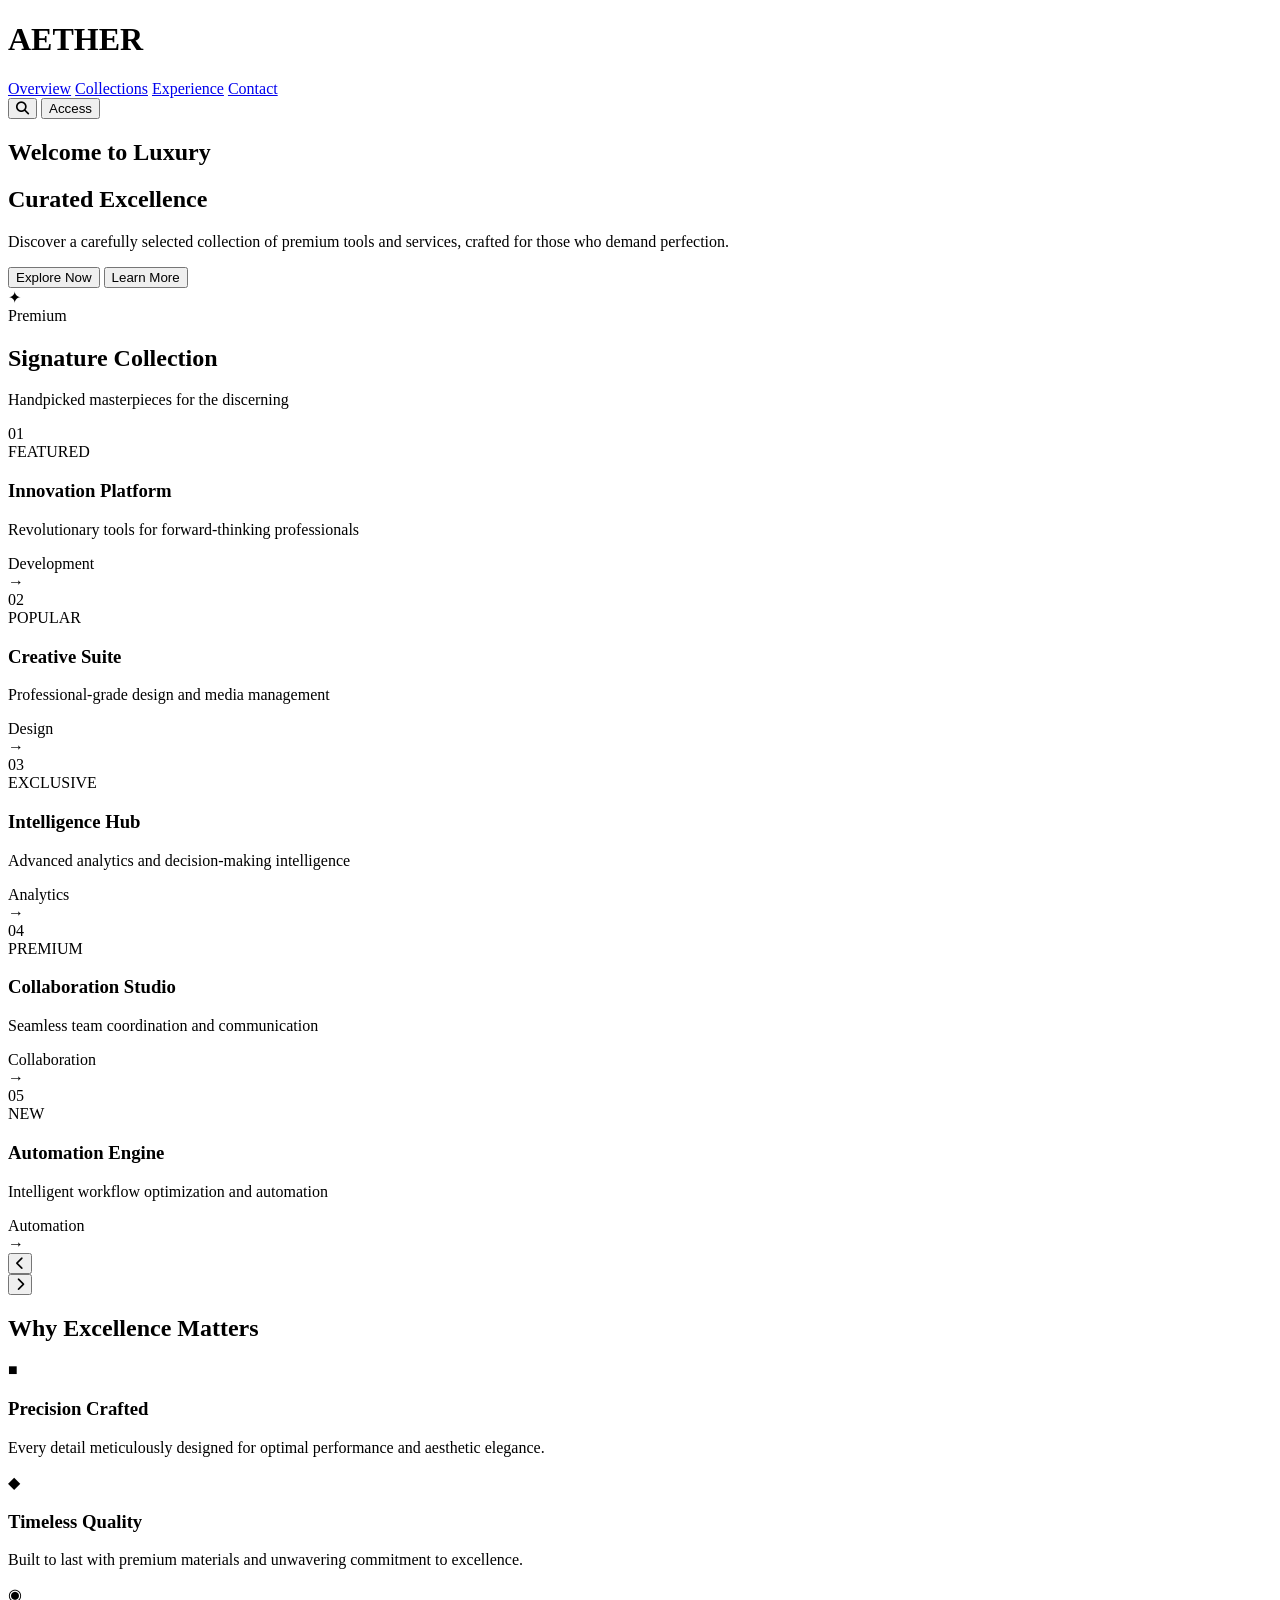
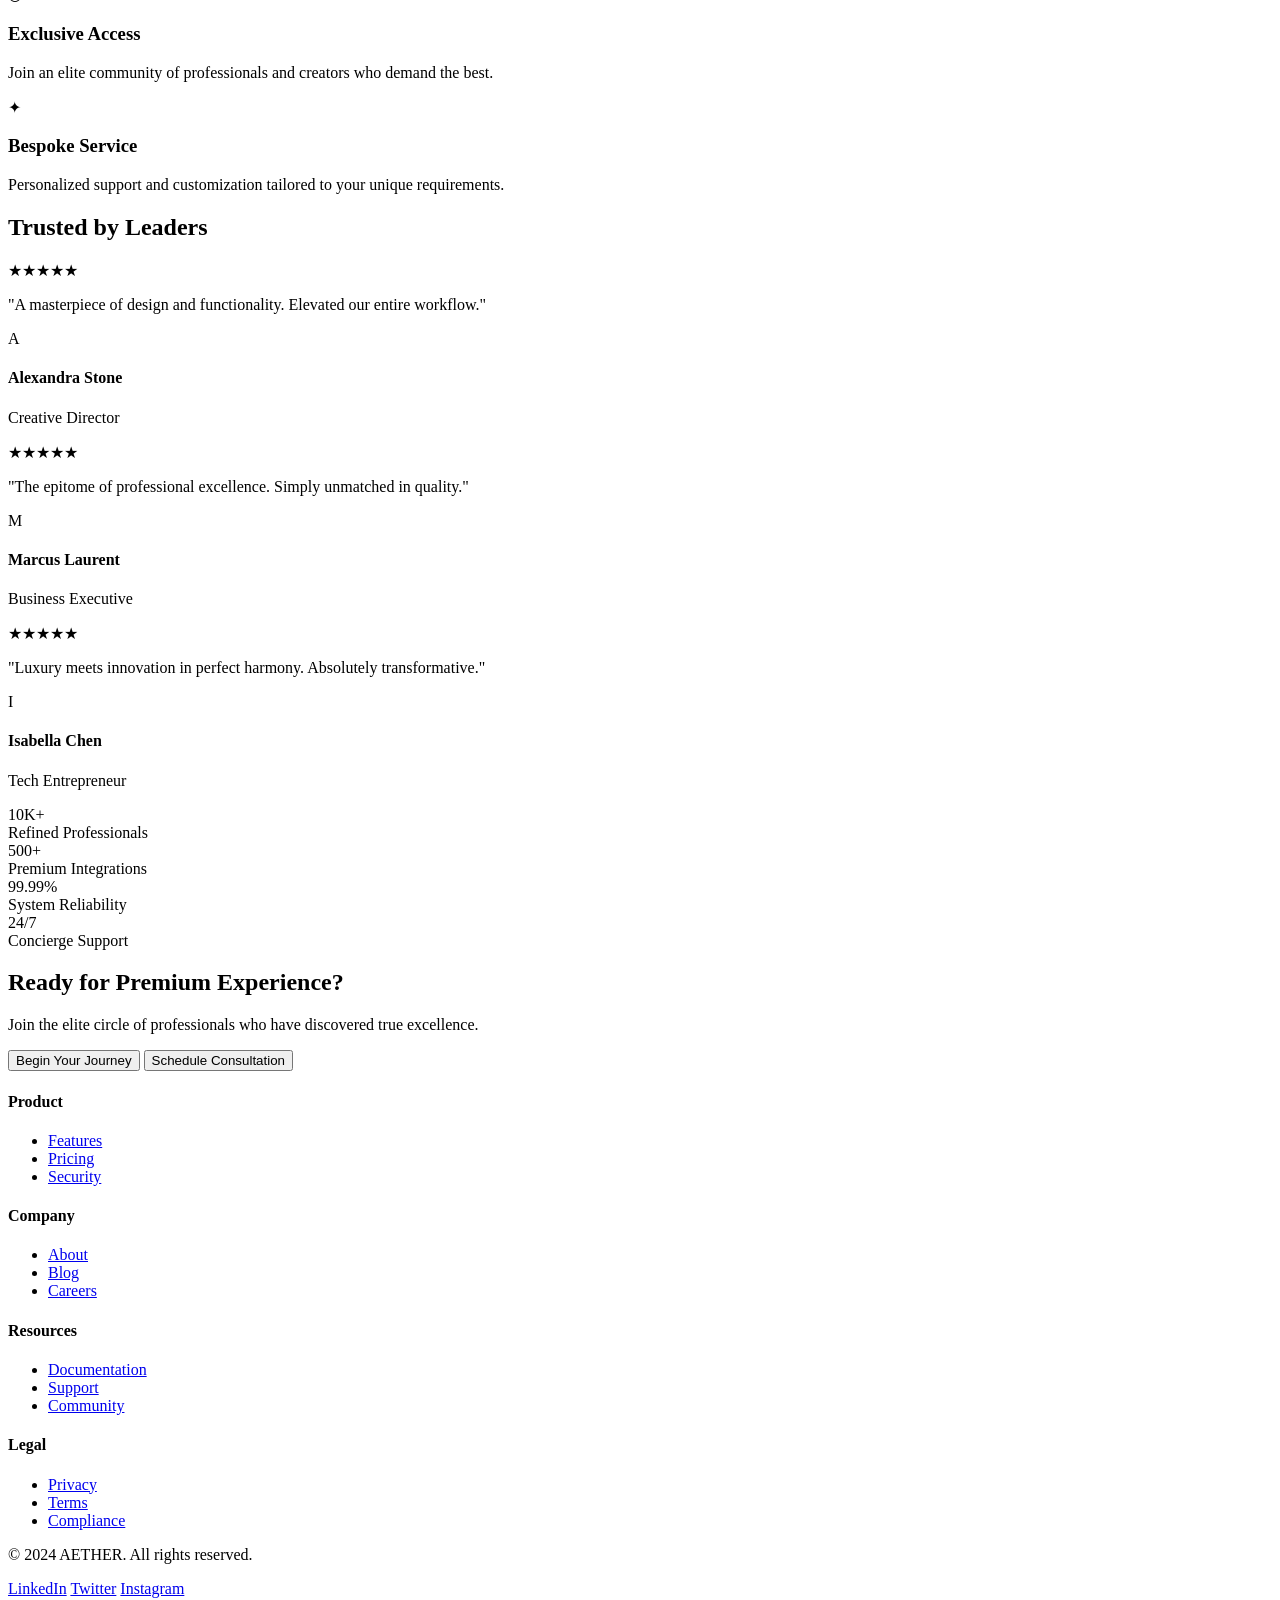
==== commit 54dad935: "Update index.html" ====
--- a/index.html
+++ b/index.html
@@ -3,282 +3,322 @@
 <head>
     <meta charset="UTF-8">
     <meta name="viewport" content="width=device-width, initial-scale=1.0">
-    <title>Volo - Premium Tool Hub</title>
+    <title>AETHER - Luxury Platform</title>
     <link rel="stylesheet" href="https://cdnjs.cloudflare.com/ajax/libs/font-awesome/6.4.0/css/all.min.css">
-    <link rel="stylesheet" href="styles.css">
+    <link rel="stylesheet" href="luxury-styles.css">
 </head>
 <body>
-    <!-- Navigation -->
-    <nav>
-        <div class="nav-content">
-            <div class="logo">
-                <i class="fas fa-rocket"></i>
-                Volo
-            </div>
-            <ul class="nav-links">
-                <li><a href="#features">Features</a></li>
-                <li><a href="#tools">Tools</a></li>
-                <li><a href="#testimonials">Reviews</a></li>
-                <li><a href="#footer">Contact</a></li>
-            </ul>
-            <button class="nav-cta">Get Started</button>
-        </div>
-    </nav>
-
-    <!-- Hero Section -->
-    <div class="container">
-        <section class="hero">
-            <div class="hero-content">
-                <h1>Welcome to Volo</h1>
-                <p>Your all-in-one platform for managing tools, bots, and applications. Seamless integration with beautiful design.</p>
-                
-                <div class="hero-buttons">
-                    <button class="btn btn-primary">Start Now</button>
-                    <button class="btn btn-secondary">Learn More</button>
-                </div>
-
-                <div class="hero-stats">
-                    <div class="stat-card">
-                        <div class="stat-number">50K+</div>
-                        <div class="stat-label">Active Users</div>
-                    </div>
-                    <div class="stat-card">
-                        <div class="stat-number">200+</div>
-                        <div class="stat-label">Integrations</div>
-                    </div>
-                    <div class="stat-card">
-                        <div class="stat-number">99.9%</div>
-                        <div class="stat-label">Uptime</div>
-                    </div>
-                </div>
-            </div>
-
-            <div class="hero-image">
-                <div class="floating-card">
-                    <i class="fas fa-magic"></i>
-                    <h3>Premium Experience</h3>
-                    <p>Glassmorphic design with smooth animations</p>
-                </div>
-            </div>
-        </section>
-
-        <!-- Tools Slider Section -->
-        <section class="slider-section">
-            <h2 class="section-title">Featured Tools</h2>
-            <p class="section-subtitle">Discover powerful tools to boost your productivity</p>
-
-            <div class="slider-container">
-                <div class="slider-wrapper" id="toolsSlider">
-                    <div class="slider-card">
-                        <div class="card-icon"><i class="fas fa-github"></i></div>
-                        <h3 class="card-title">GitHub</h3>
-                        <p class="card-description">Version control and collaboration platform for developers</p>
-                        <div class="card-footer">
-                            <span class="card-badge">Development</span>
-                            <div class="card-arrow"><i class="fas fa-arrow-right"></i></div>
-                        </div>
-                    </div>
-
-                    <div class="slider-card">
-                        <div class="card-icon"><i class="fas fa-brain"></i></div>
-                        <h3 class="card-title">Claude AI</h3>
-                        <p class="card-description">Powerful AI assistant for creative and analytical tasks</p>
-                        <div class="card-footer">
-                            <span class="card-badge">AI</span>
-                            <div class="card-arrow"><i class="fas fa-arrow-right"></i></div>
-                        </div>
-                    </div>
-
-                    <div class="slider-card">
-                        <div class="card-icon"><i class="fas fa-envelope"></i></div>
-                        <h3 class="card-title">Gmail</h3>
-                        <p class="card-description">Email management and communication platform</p>
-                        <div class="card-footer">
-                            <span class="card-badge">Communication</span>
-                            <div class="card-arrow"><i class="fas fa-arrow-right"></i></div>
-                        </div>
-                    </div>
-
-                    <div class="slider-card">
-                        <div class="card-icon"><i class="fas fa-slack"></i></div>
-                        <h3 class="card-title">Slack</h3>
-                        <p class="card-description">Team messaging and collaboration workspace</p>
-                        <div class="card-footer">
-                            <span class="card-badge">Team</span>
-                            <div class="card-arrow"><i class="fas fa-arrow-right"></i></div>
-                        </div>
-                    </div>
-
-                    <div class="slider-card">
-                        <div class="card-icon"><i class="fas fa-palette"></i></div>
-                        <h3 class="card-title">Figma</h3>
-                        <p class="card-description">Design and prototyping collaborative tool</p>
-                        <div class="card-footer">
-                            <span class="card-badge">Design</span>
-                            <div class="card-arrow"><i class="fas fa-arrow-right"></i></div>
-                        </div>
-                    </div>
-
-                    <div class="slider-card">
-                        <div class="card-icon"><i class="fas fa-database"></i></div>
-                        <h3 class="card-title">Notion</h3>
-                        <p class="card-description">All-in-one workspace for notes and databases</p>
-                        <div class="card-footer">
-                            <span class="card-badge">Productivity</span>
-                            <div class="card-arrow"><i class="fas fa-arrow-right"></i></div>
-                        </div>
-                    </div>
-                </div>
-            </div>
-
-            <div class="slider-controls">
-                <button class="slider-btn" id="prevBtn"><i class="fas fa-chevron-left"></i></button>
-                <button class="slider-btn" id="nextBtn"><i class="fas fa-chevron-right"></i></button>
-            </div>
-        </section>
-
-        <!-- Features Section -->
-        <section id="features" class="slider-section">
-            <h2 class="section-title">Why Choose Volo?</h2>
-            <p class="section-subtitle">Experience the next generation of tool management</p>
-
-            <div class="features-grid">
-                <div class="feature-card">
-                    <div class="feature-icon"><i class="fas fa-lock"></i></div>
-                    <h3>Secure & Safe</h3>
-                    <p>Enterprise-grade security with end-to-end encryption for all your data</p>
-                </div>
-
-                <div class="feature-card">
-                    <div class="feature-icon"><i class="fas fa-tachometer-alt"></i></div>
-                    <h3>Lightning Fast</h3>
-                    <p>Optimized performance with blazing-fast load times and smooth interactions</p>
-                </div>
-
-                <div class="feature-card">
-                    <div class="feature-icon"><i class="fas fa-mobile-alt"></i></div>
-                    <h3>Responsive Design</h3>
-                    <p>Works perfectly on all devices - desktop, tablet, and mobile</p>
-                </div>
-
-                <div class="feature-card">
-                    <div class="feature-icon"><i class="fas fa-puzzle-piece"></i></div>
-                    <h3>Easy Integration</h3>
-                    <p>Seamlessly integrate with 200+ popular tools and services</p>
-                </div>
-
-                <div class="feature-card">
-                    <div class="feature-icon"><i class="fas fa-chart-line"></i></div>
-                    <h3>Analytics</h3>
-                    <p>Comprehensive insights and detailed analytics for better decision making</p>
-                </div>
-
-                <div class="feature-card">
-                    <div class="feature-icon"><i class="fas fa-headset"></i></div>
-                    <h3>24/7 Support</h3>
-                    <p>Dedicated support team always ready to help you succeed</p>
-                </div>
-            </div>
-        </section>
-
-        <!-- Testimonials Section -->
-        <section id="testimonials" class="testimonials">
-            <h2 class="section-title">What Users Say</h2>
-            <p class="section-subtitle">Join thousands of satisfied users worldwide</p>
-
-            <div class="testimonial-grid">
-                <div class="testimonial-card">
-                    <div class="testimonial-stars">★★★★★</div>
-                    <p class="testimonial-text">"Volo has completely transformed how I manage my workflow. The interface is stunning and incredibly intuitive."</p>
-                    <div class="testimonial-author">
-                        <div class="author-avatar">JD</div>
-                        <div class="author-info">
-                            <h4>John Developer</h4>
-                            <p>Tech Entrepreneur</p>
-                        </div>
-                    </div>
-                </div>
-
-                <div class="testimonial-card">
-                    <div class="testimonial-stars">★★★★★</div>
-                    <p class="testimonial-text">"The glassmorphism design is breathtaking, and the performance is unmatched. Best investment ever!"</p>
-                    <div class="testimonial-author">
-                        <div class="author-avatar">SD</div>
-                        <div class="author-info">
-                            <h4>Sarah Designer</h4>
-                            <p>UI/UX Designer</p>
-                        </div>
-                    </div>
-                </div>
-
-                <div class="testimonial-card">
-                    <div class="testimonial-stars">★★★★★</div>
-                    <p class="testimonial-text">"Integrating all my tools into one platform saved me hours every week. Absolutely recommend!"</p>
-                    <div class="testimonial-author">
-                        <div class="author-avatar">MK</div>
-                        <div class="author-info">
-                            <h4>Mike Kumar</h4>
-                            <p>Product Manager</p>
-                        </div>
-                    </div>
-                </div>
-            </div>
-        </section>
-
-        <!-- CTA Section -->
-        <section class="cta-section">
-            <h2 class="cta-title">Ready to Get Started?</h2>
-            <p class="cta-text">Join thousands of users already using Volo to manage their tools efficiently</p>
-            <div class="cta-buttons">
-                <button class="btn btn-primary">Start Free Trial</button>
-                <button class="btn btn-secondary">Watch Demo</button>
-            </div>
-        </section>
-    </div>
-
-    <!-- Footer -->
-    <footer id="footer">
-        <div class="container">
-            <div class="footer-content">
-                <div class="footer-section">
-                    <h4>Product</h4>
-                    <a href="#">Features</a>
-                    <a href="#">Pricing</a>
-                    <a href="#">Security</a>
-                    <a href="#">Roadmap</a>
-                </div>
-
-                <div class="footer-section">
-                    <h4>Company</h4>
-                    <a href="#">About</a>
-                    <a href="#">Blog</a>
-                    <a href="#">Careers</a>
-                    <a href="#">Press</a>
-                </div>
-
-                <div class="footer-section">
-                    <h4>Resources</h4>
-                    <a href="#">Documentation</a>
-                    <a href="#">API Docs</a>
-                    <a href="#">Community</a>
-                    <a href="#">Support</a>
-                </div>
-
-                <div class="footer-section">
-                    <h4>Legal</h4>
-                    <a href="#">Privacy</a>
-                    <a href="#">Terms</a>
-                    <a href="#">Cookies</a>
-                    <a href="#">Compliance</a>
-                </div>
-            </div>
-
-            <div class="footer-bottom">
-                <p>&copy; 2024 Volo. All rights reserved. Built with ❤️ for creators.</p>
+    <!-- HEADER / NAVIGATION -->
+    <header class="header">
+        <div class="header-container">
+            <div class="logo-section">
+                <div class="logo-mark"></div>
+                <h1 class="logo-text">AETHER</h1>
+            </div>
+            
+            <nav class="nav-menu">
+                <a href="#" class="nav-item">Overview</a>
+                <a href="#" class="nav-item">Collections</a>
+                <a href="#" class="nav-item">Experience</a>
+                <a href="#" class="nav-item">Contact</a>
+            </nav>
+
+            <div class="header-actions">
+                <button class="btn-icon"><i class="fas fa-search"></i></button>
+                <button class="btn-primary-header">Access</button>
+            </div>
+        </div>
+    </header>
+
+    <!-- HERO SECTION - ELEGANCE -->
+    <section class="hero">
+        <div class="hero-content">
+            <div class="hero-text">
+                <h2 class="hero-subtitle">Welcome to Luxury</h2>
+                <h1 class="hero-title">Curated Excellence</h1>
+                <p class="hero-description">Discover a carefully selected collection of premium tools and services, 
+                    crafted for those who demand perfection.</p>
+                <div class="hero-actions">
+                    <button class="btn-primary">Explore Now</button>
+                    <button class="btn-ghost">Learn More</button>
+                </div>
+            </div>
+        </div>
+        
+        <div class="hero-visual">
+            <div class="luxury-card-hero">
+                <div class="card-glow"></div>
+                <div class="luxury-icon">✦</div>
+                <div class="luxury-label">Premium</div>
+            </div>
+        </div>
+    </section>
+
+    <!-- DIVIDER LINE -->
+    <div class="divider"></div>
+
+    <!-- FEATURED COLLECTION SLIDER -->
+    <section class="collection-section">
+        <div class="section-header">
+            <h2 class="section-title">Signature Collection</h2>
+            <p class="section-caption">Handpicked masterpieces for the discerning</p>
+        </div>
+
+        <div class="collection-slider-wrapper">
+            <div class="collection-slider" id="collectionSlider">
+                <!-- CARD 1 -->
+                <div class="collection-card">
+                    <div class="card-number">01</div>
+                    <div class="card-header-luxury">
+                        <div class="card-badge-luxury">FEATURED</div>
+                    </div>
+                    <h3 class="card-title-luxury">Innovation Platform</h3>
+                    <p class="card-text-luxury">Revolutionary tools for forward-thinking professionals</p>
+                    <div class="card-footer-luxury">
+                        <span class="card-tag">Development</span>
+                        <div class="card-arrow-luxury">→</div>
+                    </div>
+                </div>
+
+                <!-- CARD 2 -->
+                <div class="collection-card">
+                    <div class="card-number">02</div>
+                    <div class="card-header-luxury">
+                        <div class="card-badge-luxury">POPULAR</div>
+                    </div>
+                    <h3 class="card-title-luxury">Creative Suite</h3>
+                    <p class="card-text-luxury">Professional-grade design and media management</p>
+                    <div class="card-footer-luxury">
+                        <span class="card-tag">Design</span>
+                        <div class="card-arrow-luxury">→</div>
+                    </div>
+                </div>
+
+                <!-- CARD 3 -->
+                <div class="collection-card">
+                    <div class="card-number">03</div>
+                    <div class="card-header-luxury">
+                        <div class="card-badge-luxury">EXCLUSIVE</div>
+                    </div>
+                    <h3 class="card-title-luxury">Intelligence Hub</h3>
+                    <p class="card-text-luxury">Advanced analytics and decision-making intelligence</p>
+                    <div class="card-footer-luxury">
+                        <span class="card-tag">Analytics</span>
+                        <div class="card-arrow-luxury">→</div>
+                    </div>
+                </div>
+
+                <!-- CARD 4 -->
+                <div class="collection-card">
+                    <div class="card-number">04</div>
+                    <div class="card-header-luxury">
+                        <div class="card-badge-luxury">PREMIUM</div>
+                    </div>
+                    <h3 class="card-title-luxury">Collaboration Studio</h3>
+                    <p class="card-text-luxury">Seamless team coordination and communication</p>
+                    <div class="card-footer-luxury">
+                        <span class="card-tag">Collaboration</span>
+                        <div class="card-arrow-luxury">→</div>
+                    </div>
+                </div>
+
+                <!-- CARD 5 -->
+                <div class="collection-card">
+                    <div class="card-number">05</div>
+                    <div class="card-header-luxury">
+                        <div class="card-badge-luxury">NEW</div>
+                    </div>
+                    <h3 class="card-title-luxury">Automation Engine</h3>
+                    <p class="card-text-luxury">Intelligent workflow optimization and automation</p>
+                    <div class="card-footer-luxury">
+                        <span class="card-tag">Automation</span>
+                        <div class="card-arrow-luxury">→</div>
+                    </div>
+                </div>
+            </div>
+        </div>
+
+        <div class="slider-controls">
+            <button class="control-btn" id="sliderPrev">
+                <i class="fas fa-chevron-left"></i>
+            </button>
+            <div class="slider-dots" id="sliderDots"></div>
+            <button class="control-btn" id="sliderNext">
+                <i class="fas fa-chevron-right"></i>
+            </button>
+        </div>
+    </section>
+
+    <!-- DIVIDER LINE -->
+    <div class="divider"></div>
+
+    <!-- ADVANTAGES SECTION -->
+    <section class="advantages-section">
+        <h2 class="section-title">Why Excellence Matters</h2>
+        
+        <div class="advantages-grid">
+            <div class="advantage-card">
+                <div class="advantage-icon">■</div>
+                <h3>Precision Crafted</h3>
+                <p>Every detail meticulously designed for optimal performance and aesthetic elegance.</p>
+            </div>
+
+            <div class="advantage-card">
+                <div class="advantage-icon">◆</div>
+                <h3>Timeless Quality</h3>
+                <p>Built to last with premium materials and unwavering commitment to excellence.</p>
+            </div>
+
+            <div class="advantage-card">
+                <div class="advantage-icon">◉</div>
+                <h3>Exclusive Access</h3>
+                <p>Join an elite community of professionals and creators who demand the best.</p>
+            </div>
+
+            <div class="advantage-card">
+                <div class="advantage-icon">✦</div>
+                <h3>Bespoke Service</h3>
+                <p>Personalized support and customization tailored to your unique requirements.</p>
+            </div>
+        </div>
+    </section>
+
+    <!-- DIVIDER LINE -->
+    <div class="divider"></div>
+
+    <!-- TESTIMONIALS - LUXURY STYLE -->
+    <section class="testimonials-section">
+        <h2 class="section-title">Trusted by Leaders</h2>
+        
+        <div class="testimonials-grid">
+            <div class="testimonial-card">
+                <div class="testimonial-stars">★★★★★</div>
+                <p class="testimonial-quote">"A masterpiece of design and functionality. 
+                    Elevated our entire workflow."</p>
+                <div class="testimonial-author">
+                    <div class="author-circle">A</div>
+                    <div>
+                        <h4>Alexandra Stone</h4>
+                        <p>Creative Director</p>
+                    </div>
+                </div>
+            </div>
+
+            <div class="testimonial-card">
+                <div class="testimonial-stars">★★★★★</div>
+                <p class="testimonial-quote">"The epitome of professional excellence. 
+                    Simply unmatched in quality."</p>
+                <div class="testimonial-author">
+                    <div class="author-circle">M</div>
+                    <div>
+                        <h4>Marcus Laurent</h4>
+                        <p>Business Executive</p>
+                    </div>
+                </div>
+            </div>
+
+            <div class="testimonial-card">
+                <div class="testimonial-stars">★★★★★</div>
+                <p class="testimonial-quote">"Luxury meets innovation in perfect harmony. 
+                    Absolutely transformative."</p>
+                <div class="testimonial-author">
+                    <div class="author-circle">I</div>
+                    <div>
+                        <h4>Isabella Chen</h4>
+                        <p>Tech Entrepreneur</p>
+                    </div>
+                </div>
+            </div>
+        </div>
+    </section>
+
+    <!-- DIVIDER LINE -->
+    <div class="divider"></div>
+
+    <!-- STATISTICS / LUXURY FACTS -->
+    <section class="stats-section">
+        <div class="stat-item">
+            <div class="stat-number">10K+</div>
+            <div class="stat-label">Refined Professionals</div>
+        </div>
+        <div class="stat-item">
+            <div class="stat-number">500+</div>
+            <div class="stat-label">Premium Integrations</div>
+        </div>
+        <div class="stat-item">
+            <div class="stat-number">99.99%</div>
+            <div class="stat-label">System Reliability</div>
+        </div>
+        <div class="stat-item">
+            <div class="stat-number">24/7</div>
+            <div class="stat-label">Concierge Support</div>
+        </div>
+    </section>
+
+    <!-- DIVIDER LINE -->
+    <div class="divider"></div>
+
+    <!-- CTA SECTION - ELEGANT -->
+    <section class="cta-section">
+        <div class="cta-content">
+            <h2>Ready for Premium Experience?</h2>
+            <p>Join the elite circle of professionals who have discovered true excellence.</p>
+            <div class="cta-actions">
+                <button class="btn-primary btn-large">Begin Your Journey</button>
+                <button class="btn-outline">Schedule Consultation</button>
+            </div>
+        </div>
+    </section>
+
+    <!-- FOOTER -->
+    <footer class="footer">
+        <div class="footer-top">
+            <div class="footer-column">
+                <h4>Product</h4>
+                <ul>
+                    <li><a href="#">Features</a></li>
+                    <li><a href="#">Pricing</a></li>
+                    <li><a href="#">Security</a></li>
+                </ul>
+            </div>
+            <div class="footer-column">
+                <h4>Company</h4>
+                <ul>
+                    <li><a href="#">About</a></li>
+                    <li><a href="#">Blog</a></li>
+                    <li><a href="#">Careers</a></li>
+                </ul>
+            </div>
+            <div class="footer-column">
+                <h4>Resources</h4>
+                <ul>
+                    <li><a href="#">Documentation</a></li>
+                    <li><a href="#">Support</a></li>
+                    <li><a href="#">Community</a></li>
+                </ul>
+            </div>
+            <div class="footer-column">
+                <h4>Legal</h4>
+                <ul>
+                    <li><a href="#">Privacy</a></li>
+                    <li><a href="#">Terms</a></li>
+                    <li><a href="#">Compliance</a></li>
+                </ul>
+            </div>
+        </div>
+
+        <div class="footer-bottom">
+            <div class="footer-left">
+                <p>&copy; 2024 AETHER. All rights reserved.</p>
+            </div>
+            <div class="footer-right">
+                <a href="#" class="social-link">LinkedIn</a>
+                <a href="#" class="social-link">Twitter</a>
+                <a href="#" class="social-link">Instagram</a>
             </div>
         </div>
     </footer>
 
-    <script src="script.js"></script>
+    <script src="luxury-script.js"></script>
 </body>
 </html>
